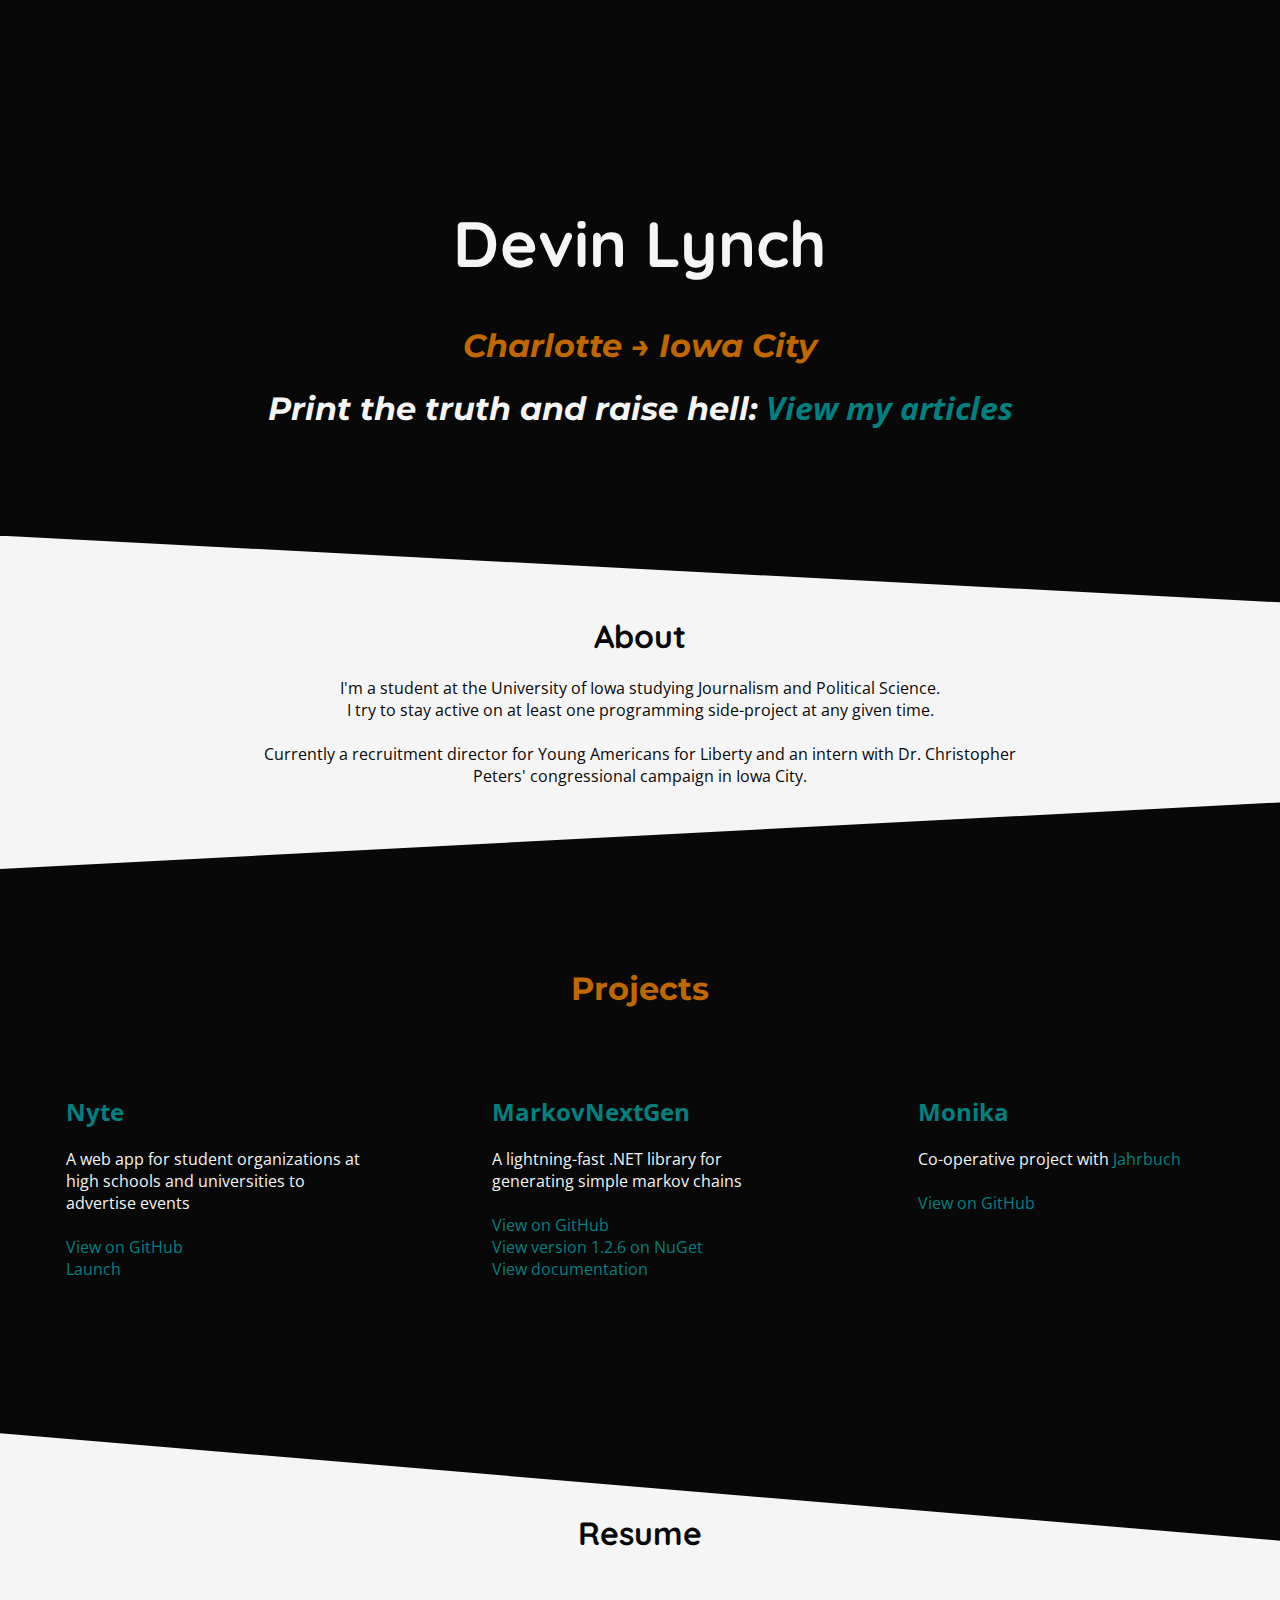
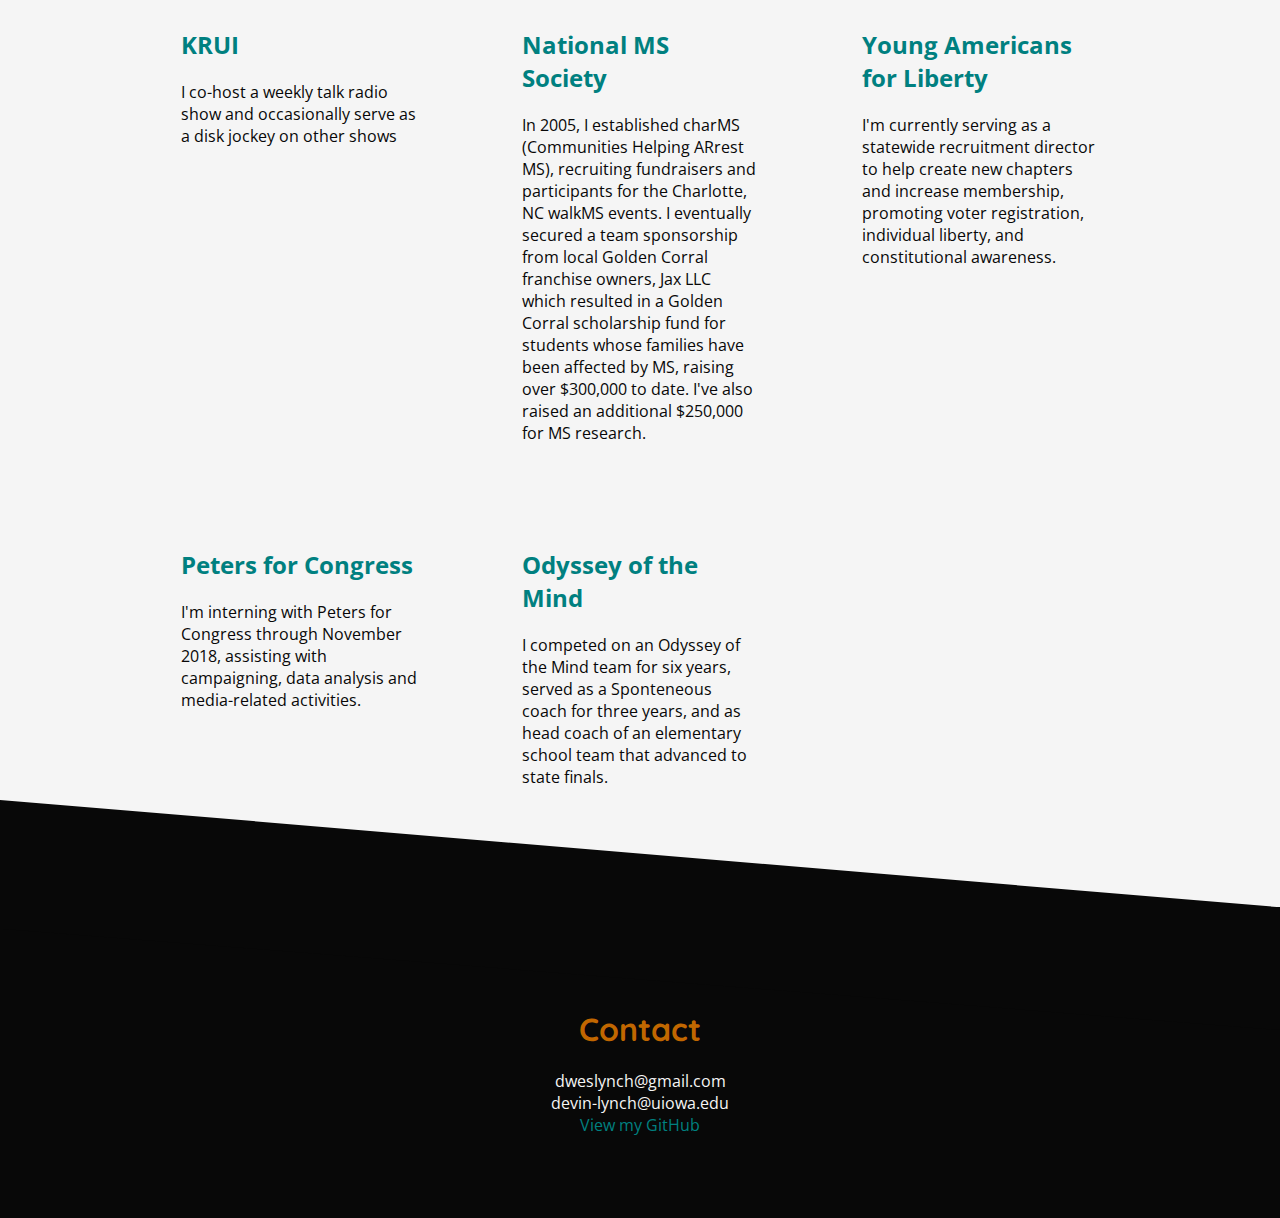
==== index.html @ 2a17de43 "Remove test link" ====
<html>
    <head>
        <title>dweslynch</title>
        <link rel='stylesheet' href="https://fonts.googleapis.com/css?family=Open+Sans|Roboto|Montserrat|Quicksand">
        <link rel='stylesheet' href="./css/style.css" />
        <link rel='stylesheet' href="./css/animate.css" />
        <script src="https://code.jquery.com/jquery-3.2.1.min.js"></script>
    </head>
    <body>
        <div class='blackdiv' id='intro'>
            <h1 class="bigger quicksand whitetxt animated fadeInDown"><br/><br/>Devin Lynch</h1>
            <h1 class="italic orangetxt montserrat animated fadeInUp">Charlotte &rarr; Iowa City<br/></h1>
            <h1 class="italic whitetxt montserrat animated fadeInRight">Print the truth and raise hell:  <a href="./articles/index.html">View my articles</a><br/><br/><br/><br/></h1>
        </div>
        <div id='rest'>
        	<!-- div class="blackdiv" -->
	            <div class="whitediv trap">
	                <h1><br/><br/>About</h1>
	                <p class='sixty'>
	                    I'm a student at the University of Iowa studying Journalism and Political Science.
	                    <br/>I try to stay active on at least one programming side-project at any given time.
	                    <br/><br/>Currently a recruitment director for Young Americans for Liberty and an intern with Dr. Christopher Peters' congressional campaign in Iowa City.<br/>
	                </p>
	                <br/><br/><br/>
	            </div>
        	<!-- /div-->
            <div class='blackdiv' id='projects'>
                <h1 class="orangetxt montserrat"><br/><br/>Projects</h1>
                <table>
                    <tr>
                        <td style="width:33%;padding:5%;">
                            <h2 class='tealtxt'>Nyte</h2>
                            <p class='whitetxt'>A web app for student organizations at high schools and universities to advertise events
                                <br/><br/><a target='_blank' href="https://github.com/dweslynch/Nyte">View on GitHub</a>
                                <br/><a target='_blank' href="http://dweslynch.github.io/Nyte">Launch</a>
                            </p>
                        </td>
                        <td style="width:33%;padding:5%;">
                            <h2 class='tealtxt'>MarkovNextGen</h2>
                            <p class='whitetxt'>A lightning-fast .NET library for generating simple markov chains
                                <br/><br/><a target='_blank' href="https://github.com/dweslynch/MarkovNextGen">View on GitHub</a>
                                <br/><a target='_blank' href="https://www.nuget.org/packages/MarkovNextGen/">View version 1.2.6 on NuGet</a>
                                <br/><a target='_blank' href="./projects/MarkovNextGen/index.html">View documentation</a>
                            </p>
                        </td>
                        <td style="width:33%;padding:5%;">
                            <h2 class='tealtxt'>Monika</h2>
                            <p class='whitetxt'>Co-operative project with <a target='_blank' href="https://github.com/Jahrbuch">Jahrbuch</a>
                                <br/><br/><a target='_blank' href="https://github.com/Jahrbuch/MONI">View on GitHub</a>
                            </p>
                        </td>
                    </tr>
                </table>
                <br/><br/><br/>
            </div>
            <div class='whitediv' id='resume'>
                <h1><br/><br/>Resume</h1>
                <table style="width:80%;margin-left:10%;margin-right:10%%;">
                    <tr>
                        <td style="width:33%;padding:5%;">
                            <h2 class='tealtxt'>KRUI</h2>
                            <p>
                                I co-host a weekly talk radio show and occasionally serve as a disk jockey on other shows
                            </p>
                        </td>
                        <td style="width:33%;padding:5%;">
                            <h2 class='tealtxt'>National MS Society</h2>
                            <p>
                                In 2005, I established charMS (Communities Helping ARrest MS), recruiting fundraisers and participants for the Charlotte, NC walkMS events.  I eventually secured a team sponsorship from local Golden Corral franchise owners, Jax LLC which resulted in a Golden Corral scholarship fund for students whose families have been affected by MS, raising over $300,000 to date.  I've also raised an additional $250,000 for MS research.
                            </p>
                        </td>
                        <td style="width:33%;padding:5%;">
                            <h2 class='tealtxt'>Young Americans for Liberty</h2>
                            <p>
                                I'm currently serving as a statewide recruitment director to help create new chapters and increase membership, promoting voter registration, individual liberty, and constitutional awareness.
                            </p>
                        </td>
                    </tr>
                    <tr>
                        <td style="width:33%;padding:5%;">
                            <h2 class='tealtxt'>Peters for Congress</h2>
                            <p>
                                I'm interning with Peters for Congress through November 2018, assisting with campaigning, data analysis and media-related activities.
                            </p>
                        </td>
                        <td style="width:33%;padding:5%;">
                            <h2 class='tealtxt'>Odyssey of the Mind</h2>
                            <p>
                                I competed on an Odyssey of the Mind team for six years, served as a Sponteneous coach for three years, and as head coach of an elementary school team that advanced to state finals.
                            </p>
                        </td>
                        <td style="width:33%;padding:5%;">
                            <h2 class='tealtxt'>&nbsp;</h2>
                            <p>
                                &nbsp;
                            </p>
                        </td>
                    </tr>
                </table>
                <br/><br/><br/>
            </div>
            <div class='blackdiv' id='contact'>
                <h1 class='orangetxt'><br/><br/>Contact</h1>
                <p class='whitetxt sixty'>
                    dweslynch@gmail.com
                    <br/>devin-lynch@uiowa.edu
                    <br/><a target='_blank' href="https://github.com/dweslynch">View my GitHub</a>
                </p>
                <br/><br/><br/>
            </div>
    	</div>
        <script>
            $(document).ready(function() {
                $("#rest").css("margin-top", $("#intro").css("height"));
            });
            //$("#rest").css("margin-top", $("#intro").css("height")); // Testing commmenting out
            $('a').hover(function() {
                $(this).css('color', '#C16700');
            });
            $('a').mouseout(function() {
                $(this).css('color', 'teal');
            });
        </script>
    </body>
    <!-- script>
        window.onload = function() {
            if(!window.location.hash) {
                window.location = window.location + '#loaded';
                window.location.reload();
            }
        }
    </script -->
</html>
---- css/style.css ----
/*@import url("https://fonts.googleapis.com/css?family=Open+Sans|Roboto|Montserrat|Quicksand");*/

/* Elements */
html {
    padding: 0px;
    margin: 0px;
    height: 100%;
}

body {
    margin: 0px;
    padding: 0px;
    font-family: 'Open Sans';
    /* background: whitesmoke; */
    background: #080808;
    color: #080808;
}

a {
	font-family: 'Open Sans';
	text-decoration: none;
	color: teal;
	-webkit-transition: color .5s, opacity .5s;
	-moz-transition: color .5s, opacity .5s;
	-o-transition: color .5s, opacity .5s;
	transition: color .5s, opacity .5s;
}

h1 {
	font-family: 'Quicksand';
}

p {
}

td {
	vertical-align: top;
}

.italic {
	font-style: italic;
}

.bigger {
	font-size: 4em;
}

.roboto {
	font-family: 'Roboto';
}

.montserrat {
	font-family: 'Montserrat';
}

.quicksand {
	font-family: 'Quicksand';
}

.blackdiv {
	width: auto;
	height: auto;
	text-align: center;
	background: #080808;
}

.whitediv {
	width: auto;
	height: auto;
	text-align: center;
	background: #F5F5F5;
}

.orangetxt {
	color: #C16700;
}

.whitetxt {
	color: whitesmoke;
}

.tealtxt {
	color: teal;
}

.sixty {
	margin-left: 20%;
	width: 60%;
	text-align: center;
}

.clippy {
	-webkit-clip-path: polygon(0 0, 100% 20%, 100% 100%, 0 80%);
 	clip-path: polygon(0 0, 100% 20%, 100% 100%, 0 80%);
}

.trap {
	-webkit-clip-path: polygon(0 0, 100% 20%, 100% 80%, 0 100%);
 	clip-path: polygon(0 0, 100% 20%, 100% 80%, 0 100%);
}

.revtrap {
	-webkit-clip-path: polygon(0 20%, 100% 0, 100% 100%, 0 80%);
 	clip-path: polygon(0 20%, 100% 0, 100% 100%, 0 80%);
}

.revclippy {
	-webkit-clip-path: polygon(0 20%, 100% 0, 100% 80%, 0 100%);
 	clip-path: polygon(0 20%, 100% 0, 100% 80%, 0 100%);
}

.topclip {
	-webkit-clip-path: polygon(0 0, 100% 45%, 100% 100%, 0 100%);
	clip-path: polygon(0 0, 100% 45%, 100% 100%, 0 100%);
}

#intro {
	position: fixed;
	top: 0px;
	left: 0px;
	right: 0px;
	/* -webkit-clip-path: polygon(0 0, 100% 0, 100% 100%, 0 80%);
 	clip-path: polygon(0 0, 100% 0, 100% 100%, 0 80%); */
	z-index: -1;
}

#rest {
	width: auto;
	margin: 0px;
	padding: 0px;
	/*-webkit-clip-path: polygon(0 0, 100% 5%, 100% 100%, 0 100%);
 	clip-path: polygon(0 0, 100% 5%, 100% 100%, 0 100%);*/
 	background: #080808;
}

#second {
	-webkit-clip-path: polygon(0 0, 100% 35%, 100% 100%, 0 100%);
 	clip-path: polygon(0 0, 100% 35%, 100% 100%, 0 100%);
}

#projects {
	-webkit-clip-path: polygon(0 20%, 100% 0, 100% 100%, 0 80%);
 	clip-path: polygon(0 20%, 100% 0, 100% 100%, 0 80%);
}

#resume {
	-webkit-clip-path: polygon(0 0, 100% 10%, 100% 100%, 0 90%);
 	clip-path: polygon(0 0, 100% 10%, 100% 100%, 0 90%);
}

#contact {
	-webkit-clip-path: polygon(0 0, 100% 35%, 100% 100%, 0 100%);
 	clip-path: polygon(0 0, 100% 35%, 100% 100%, 0 100%);
}
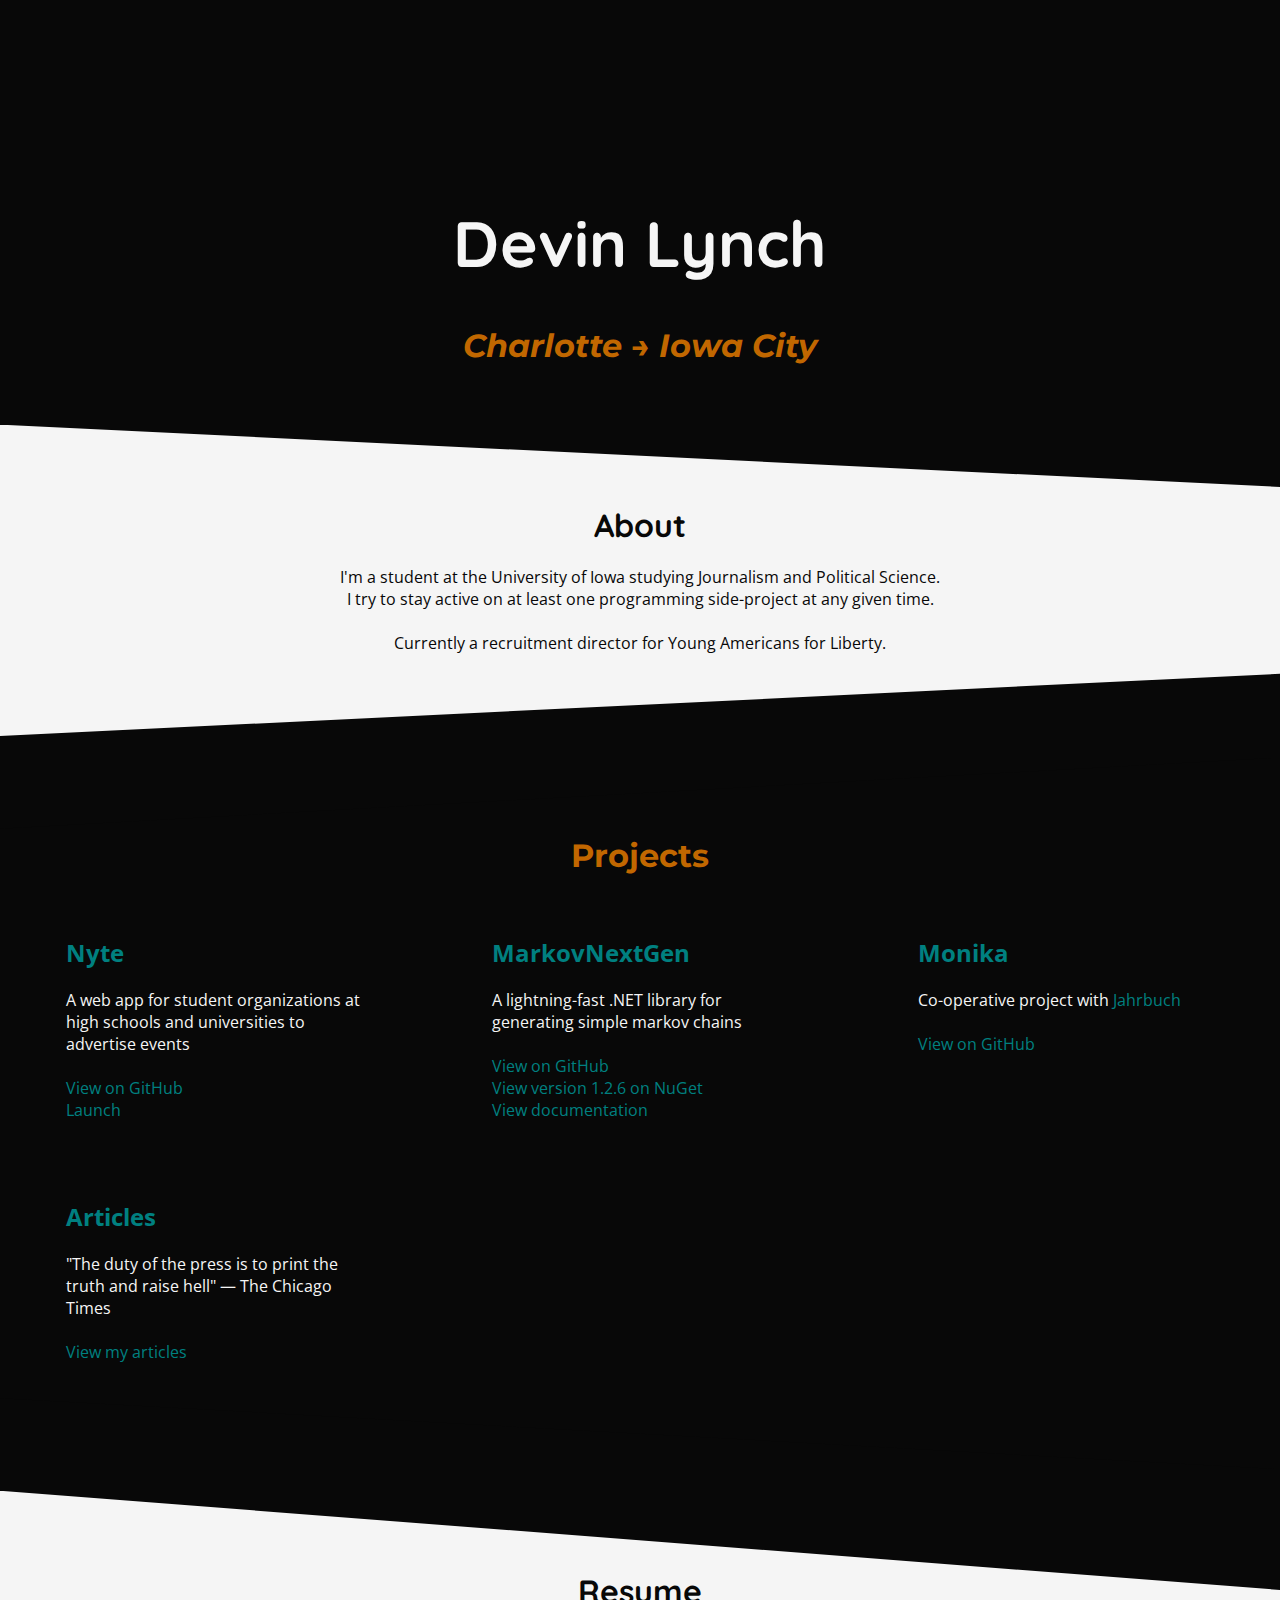
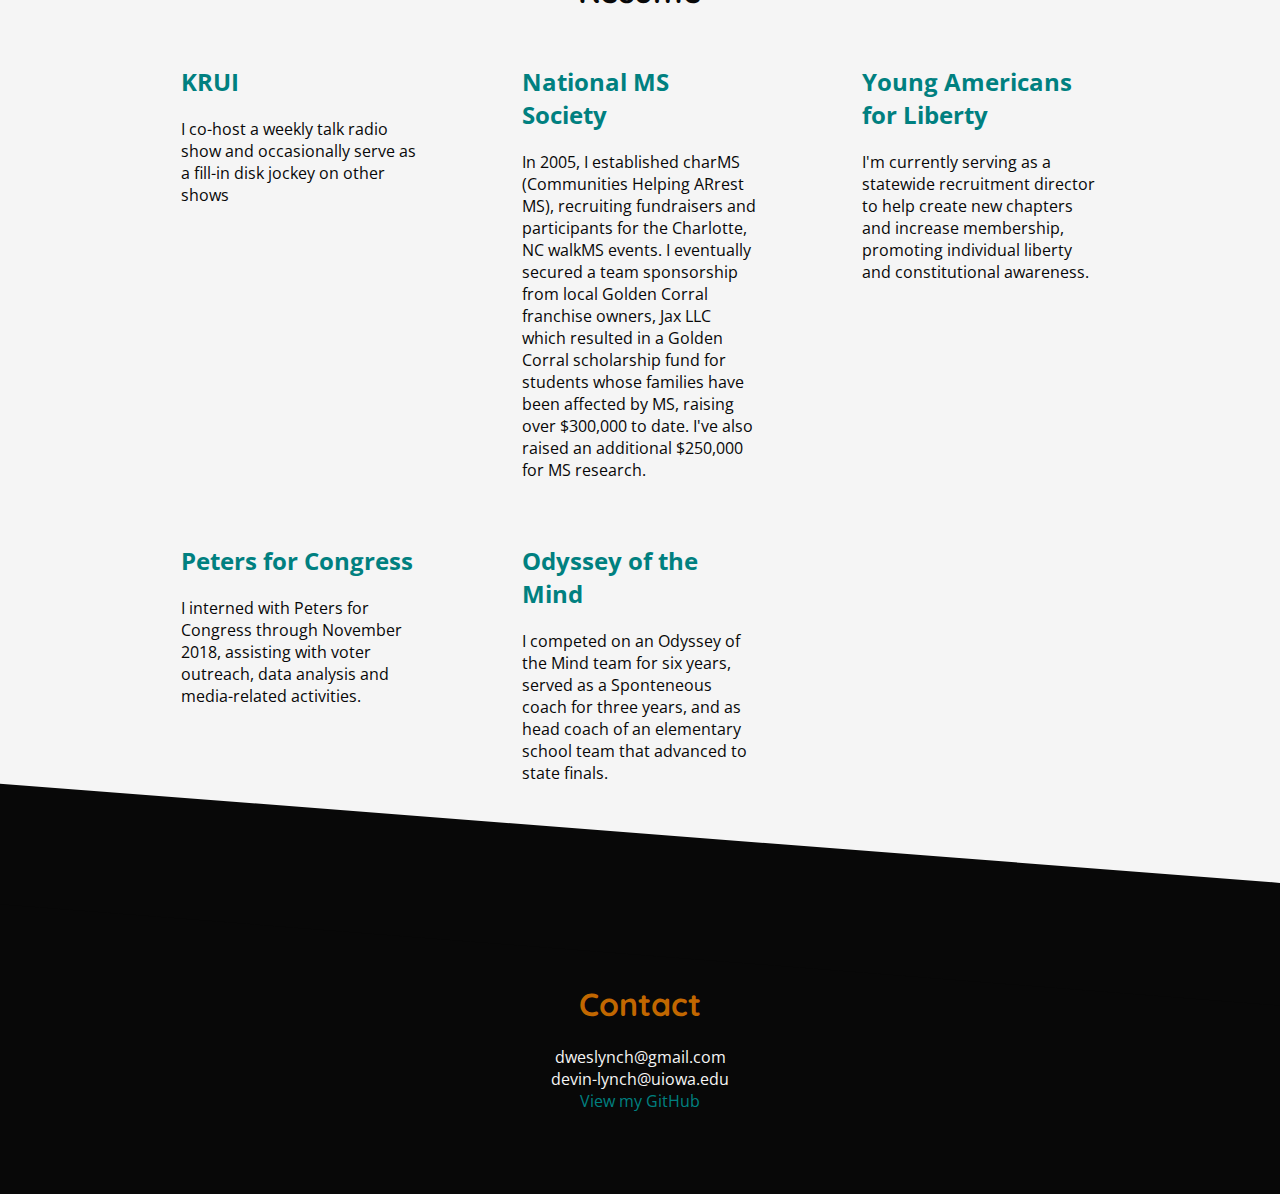
==== commit 071229c3: "Update to reflect past involvement with campaign and radio show" ====
--- a/index.html
+++ b/index.html
@@ -10,7 +10,7 @@
         <div class='blackdiv' id='intro'>
             <h1 class="bigger quicksand whitetxt animated fadeInDown"><br/><br/>Devin Lynch</h1>
             <h1 class="italic orangetxt montserrat animated fadeInUp">Charlotte &rarr; Iowa City<br/></h1>
-            <h1 class="italic whitetxt montserrat animated fadeInRight">Print the truth and raise hell:  <a href="./articles/index.html">View my articles</a><br/><br/><br/><br/></h1>
+            <h1><br/><h1>
         </div>
         <div id='rest'>
         	<!-- div class="blackdiv" -->
@@ -19,7 +19,7 @@
 	                <p class='sixty'>
 	                    I'm a student at the University of Iowa studying Journalism and Political Science.
 	                    <br/>I try to stay active on at least one programming side-project at any given time.
-	                    <br/><br/>Currently a recruitment director for Young Americans for Liberty and an intern with Dr. Christopher Peters' congressional campaign in Iowa City.<br/>
+	                    <br/><br/>Currently a recruitment director for Young Americans for Liberty.<br/>
 	                </p>
 	                <br/><br/><br/>
 	            </div>
@@ -28,14 +28,14 @@
                 <h1 class="orangetxt montserrat"><br/><br/>Projects</h1>
                 <table>
                     <tr>
-                        <td style="width:33%;padding:5%;">
+                        <td style="width:33%;padding:5%;padding-top:3%;padding-bottom:3%;">
                             <h2 class='tealtxt'>Nyte</h2>
                             <p class='whitetxt'>A web app for student organizations at high schools and universities to advertise events
                                 <br/><br/><a target='_blank' href="https://github.com/dweslynch/Nyte">View on GitHub</a>
                                 <br/><a target='_blank' href="http://dweslynch.github.io/Nyte">Launch</a>
                             </p>
                         </td>
-                        <td style="width:33%;padding:5%;">
+                        <td style="width:33%;padding:5%;padding-top:3%;padding-bottom:3%;">
                             <h2 class='tealtxt'>MarkovNextGen</h2>
                             <p class='whitetxt'>A lightning-fast .NET library for generating simple markov chains
                                 <br/><br/><a target='_blank' href="https://github.com/dweslynch/MarkovNextGen">View on GitHub</a>
@@ -43,53 +43,63 @@
                                 <br/><a target='_blank' href="./projects/MarkovNextGen/index.html">View documentation</a>
                             </p>
                         </td>
-                        <td style="width:33%;padding:5%;">
+                        <td style="width:33%;padding:5%;padding-top:3%;padding-bottom:3%;">
                             <h2 class='tealtxt'>Monika</h2>
                             <p class='whitetxt'>Co-operative project with <a target='_blank' href="https://github.com/Jahrbuch">Jahrbuch</a>
                                 <br/><br/><a target='_blank' href="https://github.com/Jahrbuch/MONI">View on GitHub</a>
                             </p>
                         </td>
                     </tr>
+                    <tr>
+                        <td style="width:33%;padding:5%;padding-top:3%;padding-bottom:3%;">
+                            <h2 class='tealtxt'>Articles</h2>
+                            <p class='whitetxt'>"The duty of the press is to print the truth and raise hell" &mdash; The Chicago Times
+                                <br/><br/><a target='_blank' href="./articles/index.html">View my articles</a>
+                            </p>
+                        </td>
+                        <td style="width:33%;padding:5%;padding-top:3%;padding-bottom:3%;"></td>
+                        <td style="width:33%;padding:5%;padding-top:3%;padding-bottom:3%;"></td>
+                    </tr>
                 </table>
                 <br/><br/><br/>
             </div>
             <div class='whitediv' id='resume'>
                 <h1><br/><br/>Resume</h1>
-                <table style="width:80%;margin-left:10%;margin-right:10%%;">
+                <table style="width:80%;margin-left:10%;margin-right:10%;">
                     <tr>
-                        <td style="width:33%;padding:5%;">
+                        <td style="width:33%;padding:5%;padding-top:3%;padding-bottom:3%;">
                             <h2 class='tealtxt'>KRUI</h2>
                             <p>
-                                I co-host a weekly talk radio show and occasionally serve as a disk jockey on other shows
+                                I co-host a weekly talk radio show and occasionally serve as a fill-in disk jockey on other shows
                             </p>
                         </td>
-                        <td style="width:33%;padding:5%;">
+                        <td style="width:33%;padding:5%;padding-top:3%;padding-bottom:3%;">
                             <h2 class='tealtxt'>National MS Society</h2>
                             <p>
                                 In 2005, I established charMS (Communities Helping ARrest MS), recruiting fundraisers and participants for the Charlotte, NC walkMS events.  I eventually secured a team sponsorship from local Golden Corral franchise owners, Jax LLC which resulted in a Golden Corral scholarship fund for students whose families have been affected by MS, raising over $300,000 to date.  I've also raised an additional $250,000 for MS research.
                             </p>
                         </td>
-                        <td style="width:33%;padding:5%;">
+                        <td style="width:33%;padding:5%;padding-top:3%;padding-bottom:3%;">
                             <h2 class='tealtxt'>Young Americans for Liberty</h2>
                             <p>
-                                I'm currently serving as a statewide recruitment director to help create new chapters and increase membership, promoting voter registration, individual liberty, and constitutional awareness.
+                                I'm currently serving as a statewide recruitment director to help create new chapters and increase membership, promoting individual liberty and constitutional awareness.
                             </p>
                         </td>
                     </tr>
                     <tr>
-                        <td style="width:33%;padding:5%;">
+                        <td style="width:33%;padding:5%;padding-top:3%;padding-bottom:3%;">
                             <h2 class='tealtxt'>Peters for Congress</h2>
                             <p>
-                                I'm interning with Peters for Congress through November 2018, assisting with campaigning, data analysis and media-related activities.
+                                I interned with Peters for Congress through November 2018, assisting with voter outreach, data analysis and media-related activities.
                             </p>
                         </td>
-                        <td style="width:33%;padding:5%;">
+                        <td style="width:33%;padding:5%;padding-top:3%;padding-bottom:3%;">
                             <h2 class='tealtxt'>Odyssey of the Mind</h2>
                             <p>
                                 I competed on an Odyssey of the Mind team for six years, served as a Sponteneous coach for three years, and as head coach of an elementary school team that advanced to state finals.
                             </p>
                         </td>
-                        <td style="width:33%;padding:5%;">
+                        <td style="width:33%;padding:5%;padding-top:3%;padding-bottom:3%;">
                             <h2 class='tealtxt'>&nbsp;</h2>
                             <p>
                                 &nbsp;
--- a/css/style.css
+++ b/css/style.css
@@ -139,8 +139,8 @@
 }
 
 #projects {
-	-webkit-clip-path: polygon(0 20%, 100% 0, 100% 100%, 0 80%);
- 	clip-path: polygon(0 20%, 100% 0, 100% 100%, 0 80%);
+	-webkit-clip-path: polygon(0 10%, 100% 0, 100% 100%, 0 90%);
+ 	clip-path: polygon(0 10%, 100% 0, 100% 100%, 0 90%);
 }
 
 #resume {
@@ -151,4 +151,4 @@
 #contact {
 	-webkit-clip-path: polygon(0 0, 100% 35%, 100% 100%, 0 100%);
  	clip-path: polygon(0 0, 100% 35%, 100% 100%, 0 100%);
-}+}
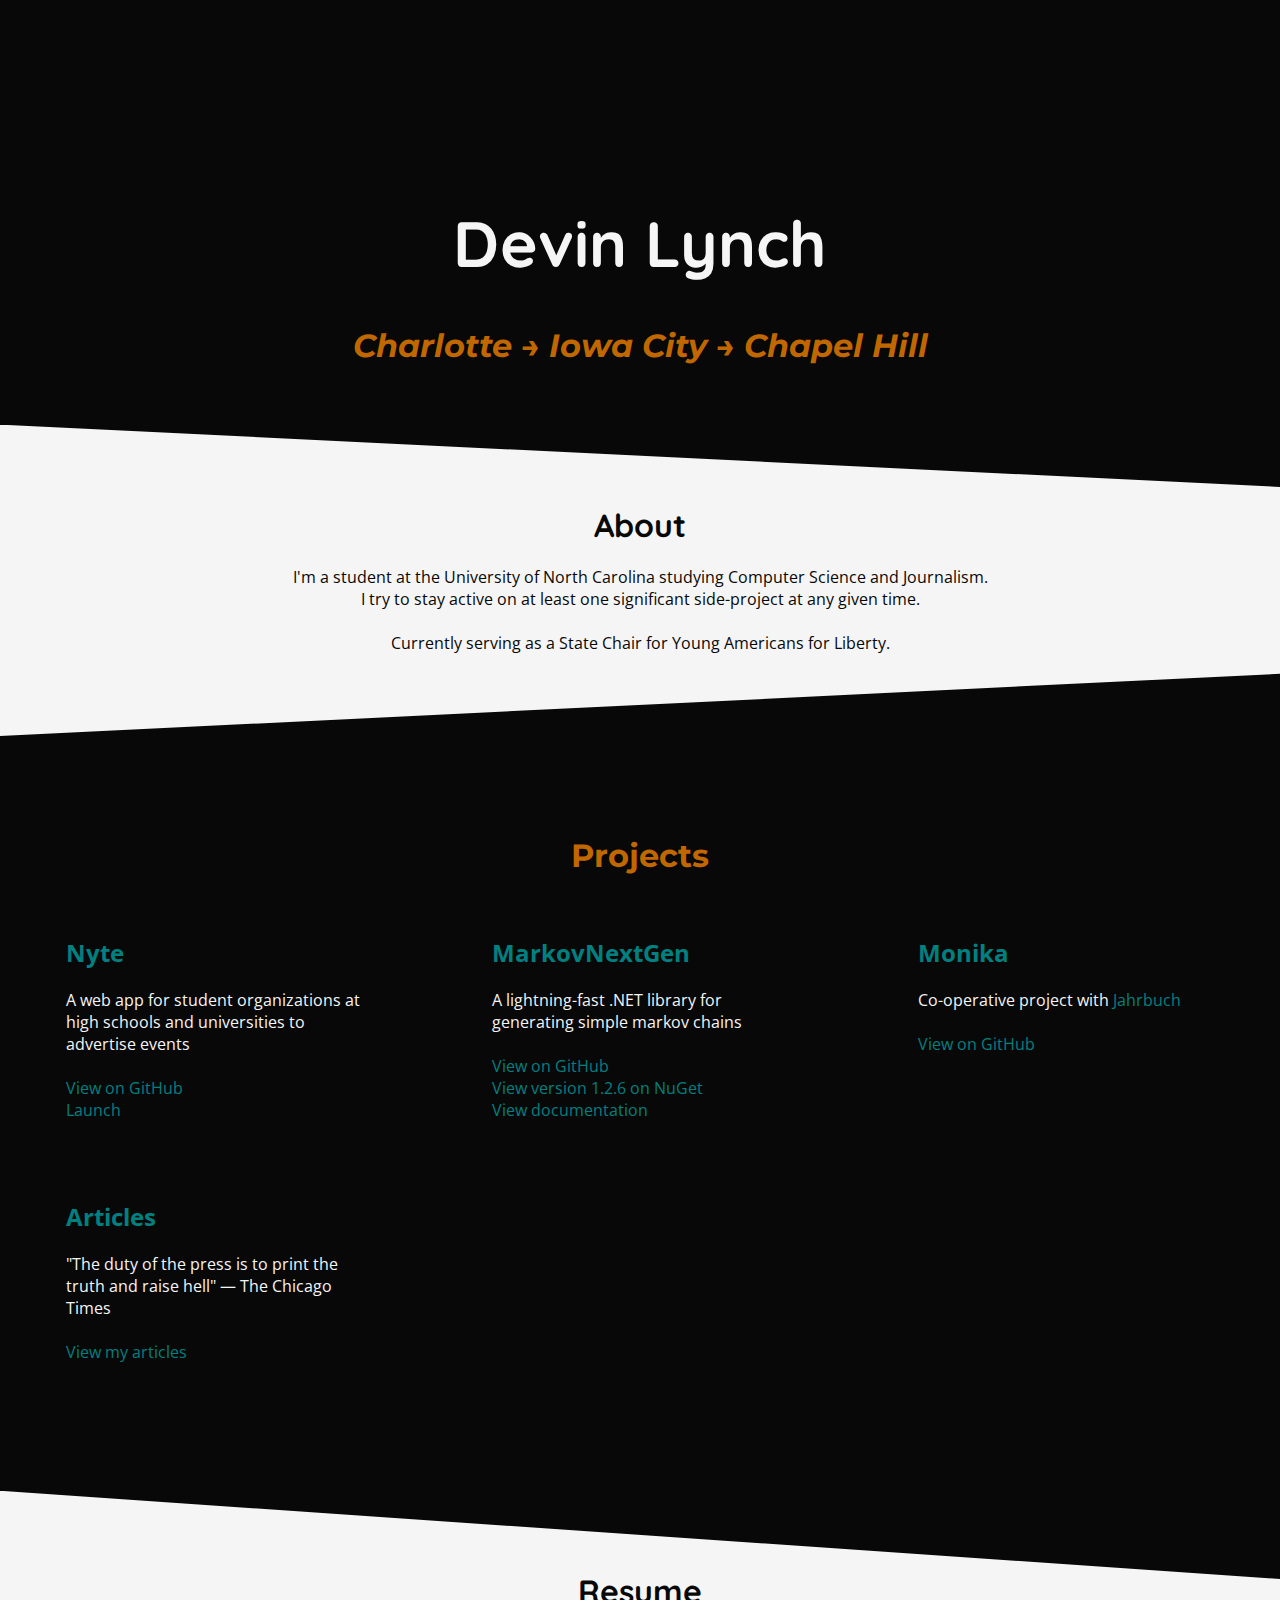
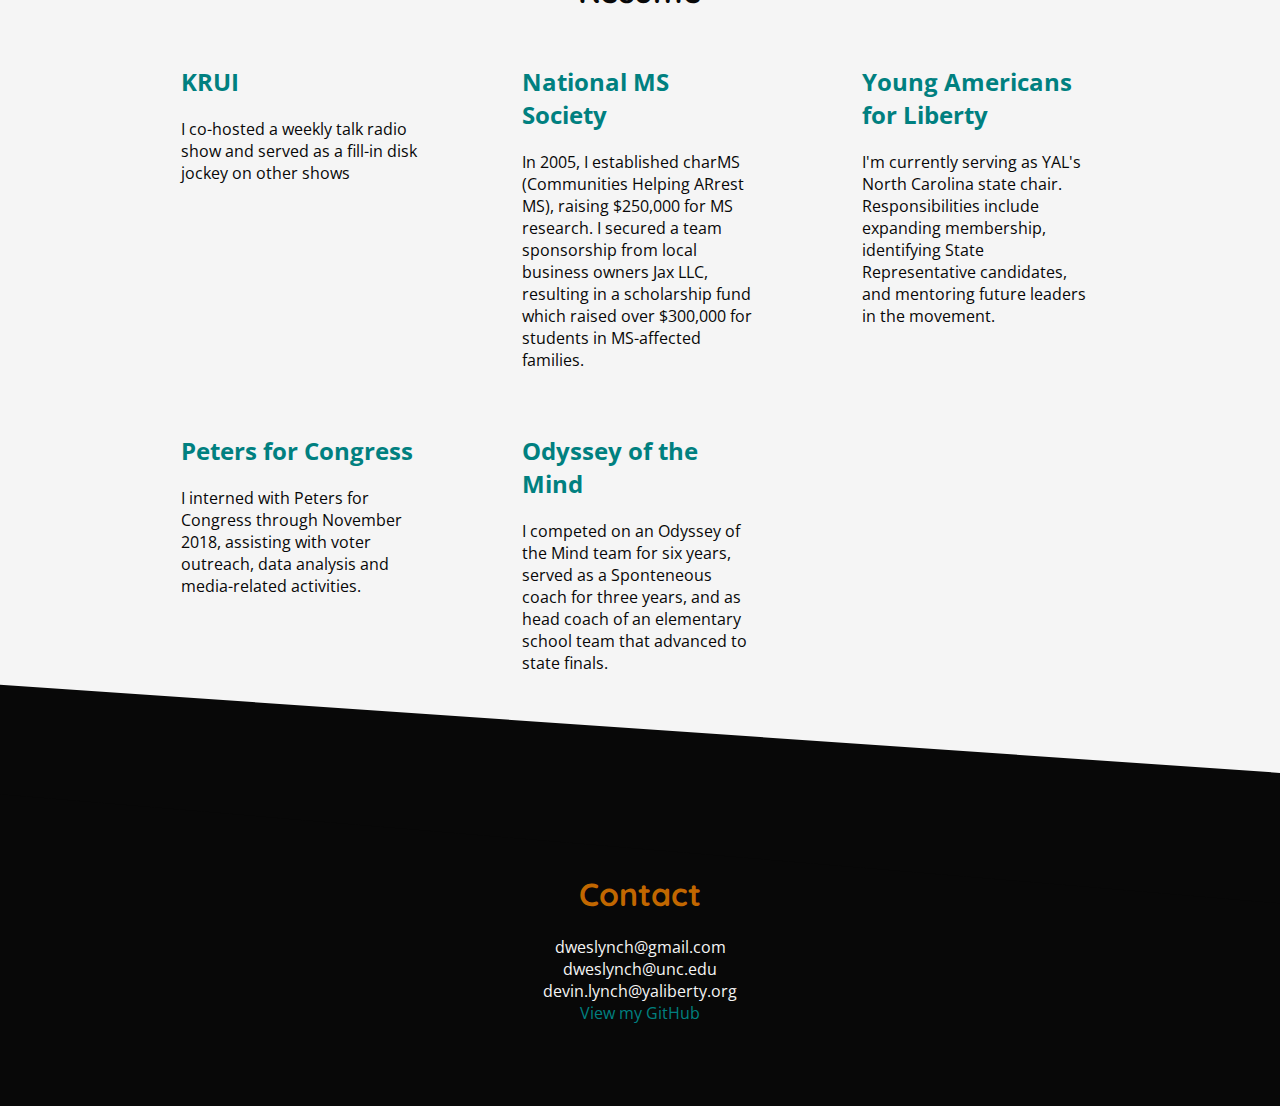
==== commit 5aa78877: "Update to reflect current information" ====
--- a/index.html
+++ b/index.html
@@ -9,7 +9,7 @@
     <body>
         <div class='blackdiv' id='intro'>
             <h1 class="bigger quicksand whitetxt animated fadeInDown"><br/><br/>Devin Lynch</h1>
-            <h1 class="italic orangetxt montserrat animated fadeInUp">Charlotte &rarr; Iowa City<br/></h1>
+            <h1 class="italic orangetxt montserrat animated fadeInUp">Charlotte &rarr; Iowa City &rarr; Chapel Hill<br/></h1>
             <h1><br/><h1>
         </div>
         <div id='rest'>
@@ -17,9 +17,9 @@
 	            <div class="whitediv trap">
 	                <h1><br/><br/>About</h1>
 	                <p class='sixty'>
-	                    I'm a student at the University of Iowa studying Journalism and Political Science.
-	                    <br/>I try to stay active on at least one programming side-project at any given time.
-	                    <br/><br/>Currently a recruitment director for Young Americans for Liberty.<br/>
+                        I'm a student at the University of North Carolina studying Computer Science and Journalism.
+	                    <br/>I try to stay active on at least one significant side-project at any given time.
+	                    <br/><br/>Currently serving as a State Chair for Young Americans for Liberty.<br/>
 	                </p>
 	                <br/><br/><br/>
 	            </div>
@@ -70,19 +70,19 @@
                         <td style="width:33%;padding:5%;padding-top:3%;padding-bottom:3%;">
                             <h2 class='tealtxt'>KRUI</h2>
                             <p>
-                                I co-host a weekly talk radio show and occasionally serve as a fill-in disk jockey on other shows
+                                I co-hosted a weekly talk radio show and served as a fill-in disk jockey on other shows
                             </p>
                         </td>
                         <td style="width:33%;padding:5%;padding-top:3%;padding-bottom:3%;">
                             <h2 class='tealtxt'>National MS Society</h2>
                             <p>
-                                In 2005, I established charMS (Communities Helping ARrest MS), recruiting fundraisers and participants for the Charlotte, NC walkMS events.  I eventually secured a team sponsorship from local Golden Corral franchise owners, Jax LLC which resulted in a Golden Corral scholarship fund for students whose families have been affected by MS, raising over $300,000 to date.  I've also raised an additional $250,000 for MS research.
+                                In 2005, I established charMS (Communities Helping ARrest MS), raising $250,000 for MS research.  I secured a team sponsorship from local business owners Jax LLC, resulting in a scholarship fund which raised over $300,000 for students in MS-affected families.
                             </p>
                         </td>
                         <td style="width:33%;padding:5%;padding-top:3%;padding-bottom:3%;">
                             <h2 class='tealtxt'>Young Americans for Liberty</h2>
                             <p>
-                                I'm currently serving as a statewide recruitment director to help create new chapters and increase membership, promoting individual liberty and constitutional awareness.
+                                I'm currently serving as YAL's North Carolina state chair.  Responsibilities include expanding membership, identifying State Representative candidates, and mentoring future leaders in the movement.
                             </p>
                         </td>
                     </tr>
@@ -113,7 +113,8 @@
                 <h1 class='orangetxt'><br/><br/>Contact</h1>
                 <p class='whitetxt sixty'>
                     dweslynch@gmail.com
-                    <br/>devin-lynch@uiowa.edu
+                    <br/>dweslynch@unc.edu
+                    <br/>devin.lynch@yaliberty.org
                     <br/><a target='_blank' href="https://github.com/dweslynch">View my GitHub</a>
                 </p>
                 <br/><br/><br/>
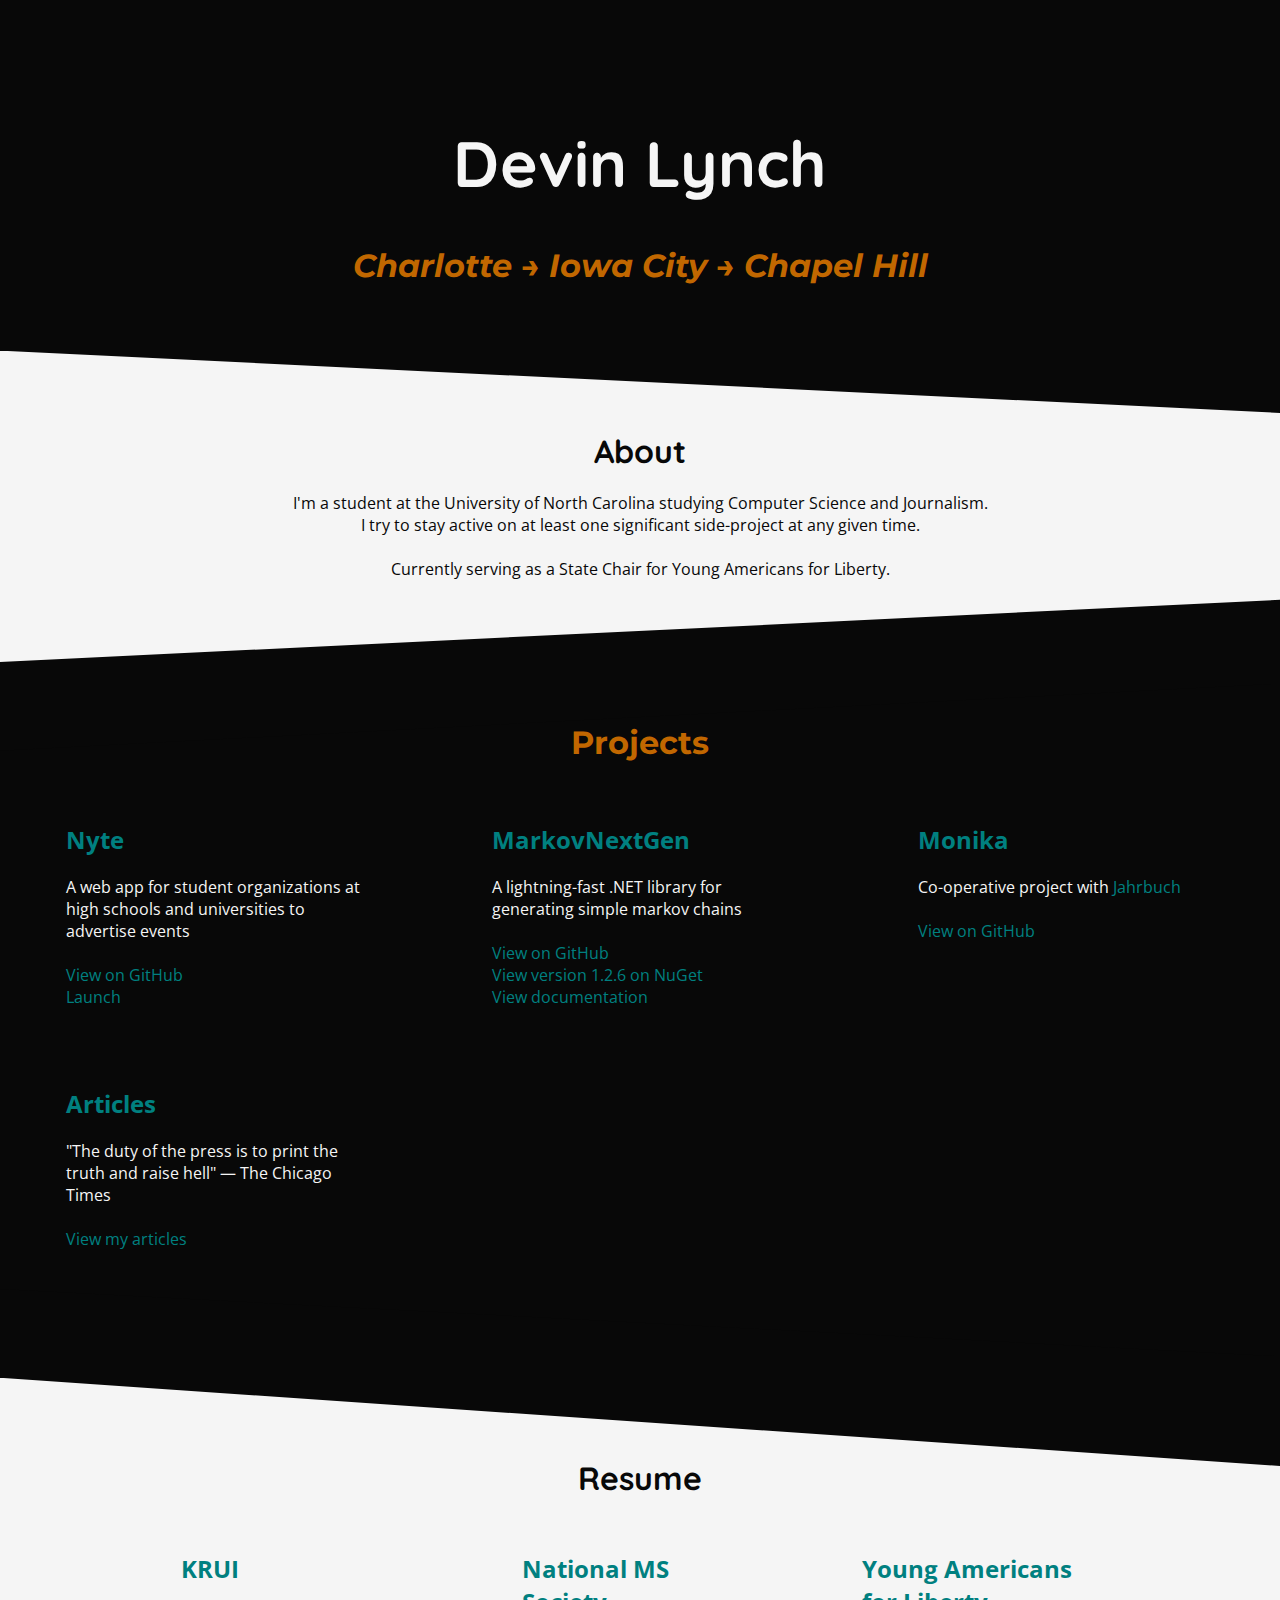
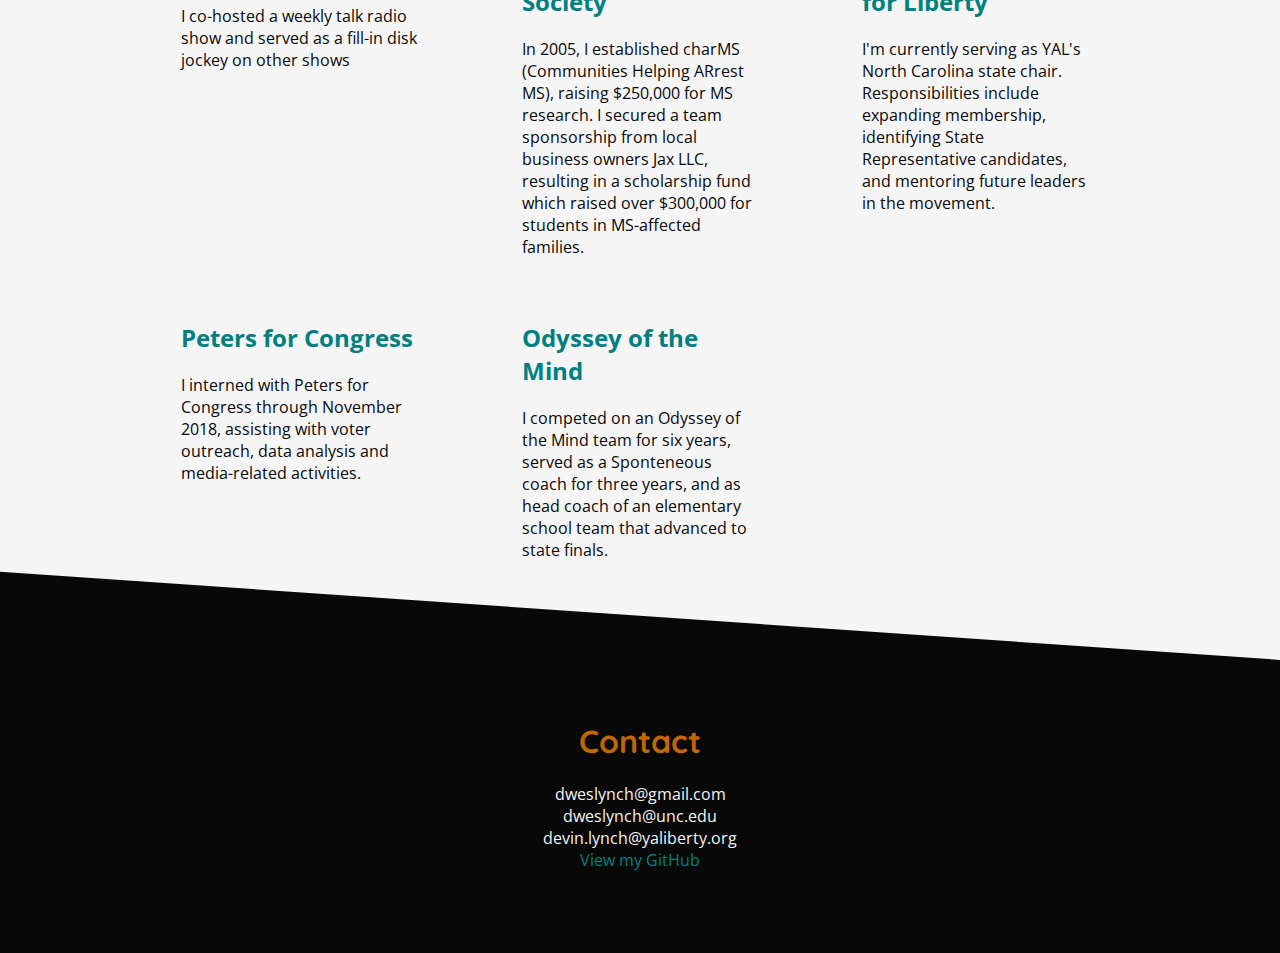
==== commit 1965e05b: "Add new article" ====
--- a/index.html
+++ b/index.html
@@ -8,7 +8,7 @@
     </head>
     <body>
         <div class='blackdiv' id='intro'>
-            <h1 class="bigger quicksand whitetxt animated fadeInDown"><br/><br/>Devin Lynch</h1>
+            <h1 class="bigger quicksand whitetxt animated fadeInDown"><br/>Devin Lynch</h1>
             <h1 class="italic orangetxt montserrat animated fadeInUp">Charlotte &rarr; Iowa City &rarr; Chapel Hill<br/></h1>
             <h1><br/><h1>
         </div>
@@ -16,16 +16,16 @@
         	<!-- div class="blackdiv" -->
 	            <div class="whitediv trap">
 	                <h1><br/><br/>About</h1>
-	                <p class='sixty'>
-                        I'm a student at the University of North Carolina studying Computer Science and Journalism.
-	                    <br/>I try to stay active on at least one significant side-project at any given time.
-	                    <br/><br/>Currently serving as a State Chair for Young Americans for Liberty.<br/>
-	                </p>
+                        <p>
+                            I'm a student at the University of North Carolina studying Computer Science and Journalism.
+    	                    <br/>I try to stay active on at least one significant side-project at any given time.
+    	                    <br/><br/>Currently serving as a State Chair for Young Americans for Liberty.<br/>
+    	                </p>
 	                <br/><br/><br/>
 	            </div>
         	<!-- /div-->
             <div class='blackdiv' id='projects'>
-                <h1 class="orangetxt montserrat"><br/><br/>Projects</h1>
+                <h1 class="orangetxt montserrat"><br/>Projects</h1>
                 <table>
                     <tr>
                         <td style="width:33%;padding:5%;padding-top:3%;padding-bottom:3%;">
@@ -110,7 +110,7 @@
                 <br/><br/><br/>
             </div>
             <div class='blackdiv' id='contact'>
-                <h1 class='orangetxt'><br/><br/>Contact</h1>
+                <h1 class='orangetxt'><br/>Contact</h1>
                 <p class='whitetxt sixty'>
                     dweslynch@gmail.com
                     <br/>dweslynch@unc.edu
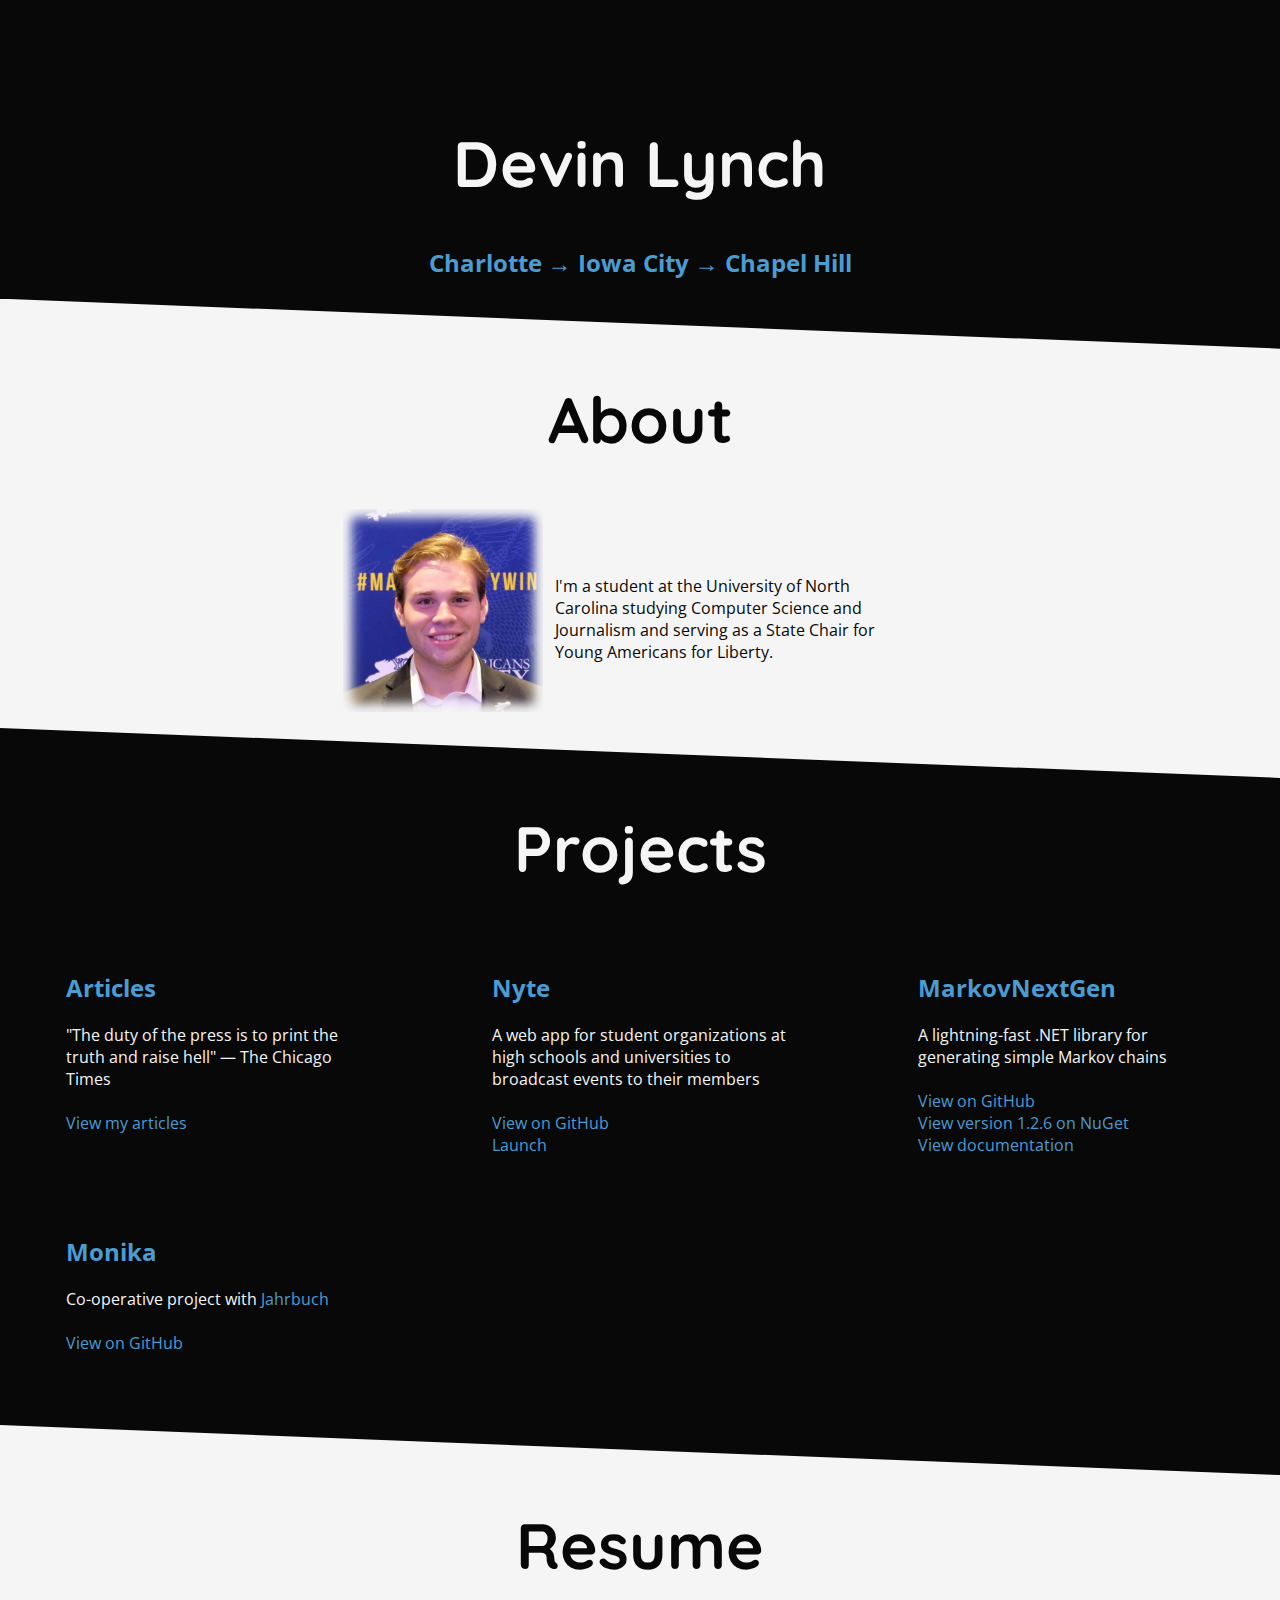
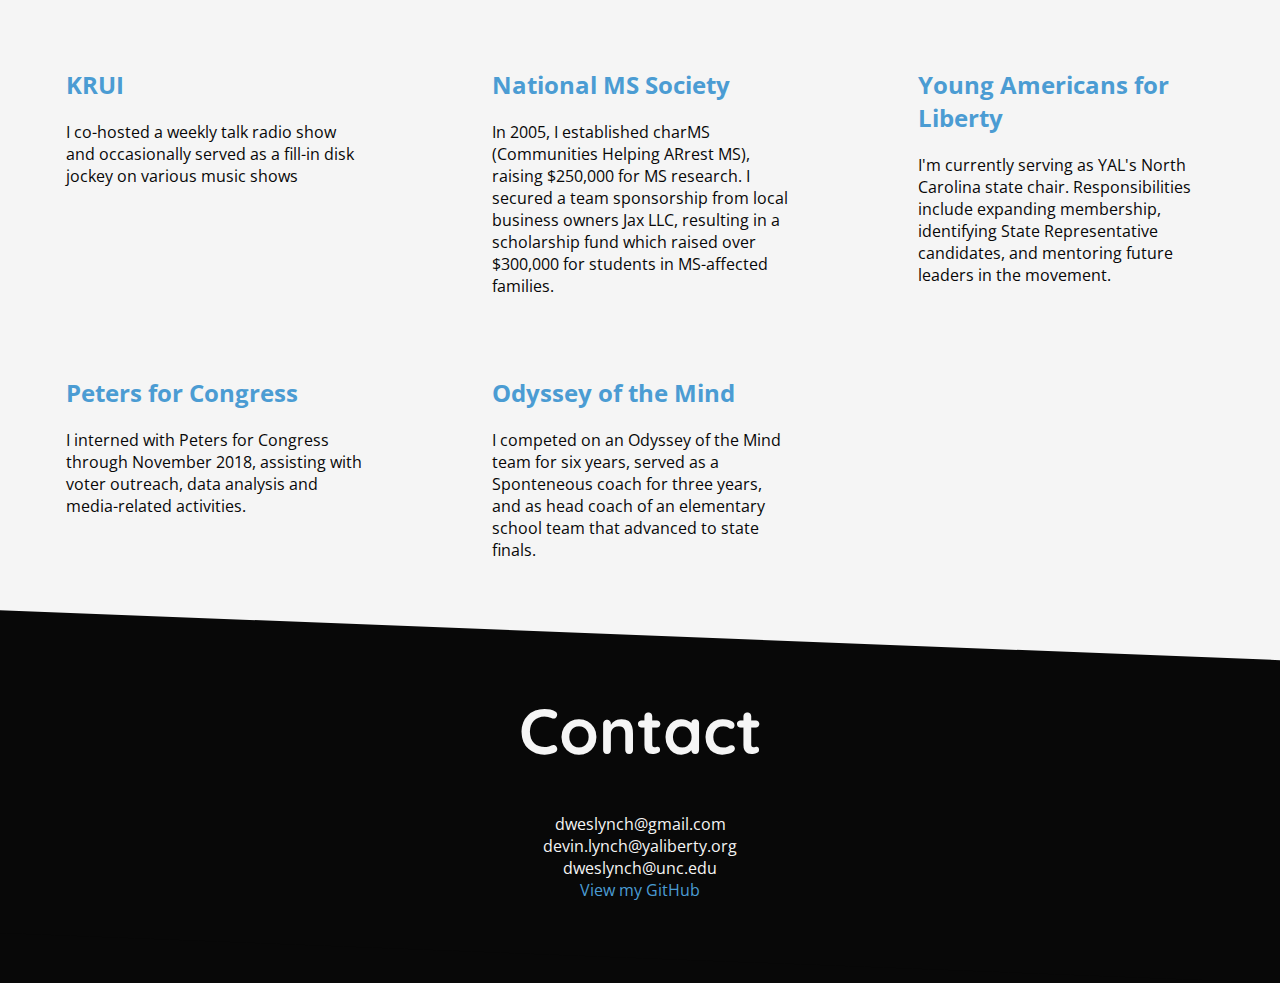
==== commit 7e8d7e5a: "Rework main page" ====
--- a/index.html
+++ b/index.html
@@ -2,143 +2,123 @@
     <head>
         <title>dweslynch</title>
         <link rel='stylesheet' href="https://fonts.googleapis.com/css?family=Open+Sans|Roboto|Montserrat|Quicksand">
-        <link rel='stylesheet' href="./css/style.css" />
+        <link rel='stylesheet' href="./css/next.css" />
         <link rel='stylesheet' href="./css/animate.css" />
         <script src="https://code.jquery.com/jquery-3.2.1.min.js"></script>
     </head>
     <body>
-        <div class='blackdiv' id='intro'>
-            <h1 class="bigger quicksand whitetxt animated fadeInDown"><br/>Devin Lynch</h1>
-            <h1 class="italic orangetxt montserrat animated fadeInUp">Charlotte &rarr; Iowa City &rarr; Chapel Hill<br/></h1>
-            <h1><br/><h1>
+        <div class="black top" id='intro'>
+            <h1 class='whitetext'><br/>Devin Lynch</h1>
+            <h2 class='carolinatext'>Charlotte &rarr; Iowa City &rarr; Chapel Hill</h2>
+            <br/>
         </div>
         <div id='rest'>
-        	<!-- div class="blackdiv" -->
-	            <div class="whitediv trap">
-	                <h1><br/><br/>About</h1>
-                        <p>
-                            I'm a student at the University of North Carolina studying Computer Science and Journalism.
-    	                    <br/>I try to stay active on at least one significant side-project at any given time.
-    	                    <br/><br/>Currently serving as a State Chair for Young Americans for Liberty.<br/>
-    	                </p>
-	                <br/><br/><br/>
-	            </div>
-        	<!-- /div-->
-            <div class='blackdiv' id='projects'>
-                <h1 class="orangetxt montserrat"><br/>Projects</h1>
+            <div class="white clippy demargin">
+                <h1><br/>About<br/></h1>
                 <table>
                     <tr>
-                        <td style="width:33%;padding:5%;padding-top:3%;padding-bottom:3%;">
-                            <h2 class='tealtxt'>Nyte</h2>
-                            <p class='whitetxt'>A web app for student organizations at high schools and universities to advertise events
-                                <br/><br/><a target='_blank' href="https://github.com/dweslynch/Nyte">View on GitHub</a>
+                        <td style="width:37.5%;text-align:right;padding:5px;"><img src="img/profilefeather.png" style="width:200px;"/></td>
+                        <td style="width:50%;padding:5px;"><p style="width:50%;"><br/><br/><br/>I'm a student at the University of North Carolina studying Computer Science and Journalism and serving as a State Chair for Young Americans for Liberty.</p></td>
+                    </tr>
+                </table>
+                <br/><br/><br/>
+            </div>
+            <div class="black clippy afterclip">
+                <h1 class='whitetext'><br/>Projects</h1>
+                <table>
+                    <tr>
+                        <td class='cell whitetext'>
+                            <h2 class='carolinatext'>Articles</h2>
+                            <p>
+                                "The duty of the press is to print the truth and raise hell" &mdash; The Chicago Times
+                                <br/><br/>
+                                <a href="./articles/index.html">View my articles</a>
+                            </p>
+                        </td>
+                        <td class='cell whitetext'>
+                            <h2 class='carolinatext'>Nyte</h2>
+                            <p>
+                                A web app for student organizations at high schools and universities to broadcast events to their members
+                                <br/><br/>
+                                <a target='_blank' href="https://github.com/dweslynch/Nyte">View on GitHub</a>
                                 <br/><a target='_blank' href="http://dweslynch.github.io/Nyte">Launch</a>
                             </p>
                         </td>
-                        <td style="width:33%;padding:5%;padding-top:3%;padding-bottom:3%;">
-                            <h2 class='tealtxt'>MarkovNextGen</h2>
-                            <p class='whitetxt'>A lightning-fast .NET library for generating simple markov chains
-                                <br/><br/><a target='_blank' href="https://github.com/dweslynch/MarkovNextGen">View on GitHub</a>
+                        <td class='cell whitetext'>
+                            <h2 class='carolinatext'>MarkovNextGen</h2>
+                            <p>
+                                A lightning-fast .NET library for generating simple Markov chains
+                                <br/><br/>
+                                <a target='_blank' href="https://github.com/dweslynch/MarkovNextGen">View on GitHub</a>
                                 <br/><a target='_blank' href="https://www.nuget.org/packages/MarkovNextGen/">View version 1.2.6 on NuGet</a>
                                 <br/><a target='_blank' href="./projects/MarkovNextGen/index.html">View documentation</a>
                             </p>
                         </td>
-                        <td style="width:33%;padding:5%;padding-top:3%;padding-bottom:3%;">
-                            <h2 class='tealtxt'>Monika</h2>
-                            <p class='whitetxt'>Co-operative project with <a target='_blank' href="https://github.com/Jahrbuch">Jahrbuch</a>
-                                <br/><br/><a target='_blank' href="https://github.com/Jahrbuch/MONI">View on GitHub</a>
+                    </tr>
+                    <tr>
+                        <td class='cell whitetext'>
+                            <h2 class='carolinatext'>Monika</h2>
+                            <p>
+                                Co-operative project with <a target='_blank' href="https://github.com/Jahrbuch">Jahrbuch</a>
+                                <br/><br/>
+                                <a target='_blank' href="https://github.com/Jahrbuch/MONI">View on GitHub</a>
                             </p>
                         </td>
                     </tr>
+                </table>
+                <br/><br/><br/><br/>
+            </div>
+            <div class="white clippy afterclip">
+                <h1><br/>Resume</h1>
+                <table>
                     <tr>
-                        <td style="width:33%;padding:5%;padding-top:3%;padding-bottom:3%;">
-                            <h2 class='tealtxt'>Articles</h2>
-                            <p class='whitetxt'>"The duty of the press is to print the truth and raise hell" &mdash; The Chicago Times
-                                <br/><br/><a target='_blank' href="./articles/index.html">View my articles</a>
-                            </p>
+                        <td class='cell'>
+                            <h2 class='carolinatext'>KRUI</h2>
+                            <p>I co-hosted a weekly talk radio show and occasionally served as a fill-in disk jockey on various music shows</p>
                         </td>
-                        <td style="width:33%;padding:5%;padding-top:3%;padding-bottom:3%;"></td>
-                        <td style="width:33%;padding:5%;padding-top:3%;padding-bottom:3%;"></td>
-                    </tr>
-                </table>
-                <br/><br/><br/>
-            </div>
-            <div class='whitediv' id='resume'>
-                <h1><br/><br/>Resume</h1>
-                <table style="width:80%;margin-left:10%;margin-right:10%;">
-                    <tr>
-                        <td style="width:33%;padding:5%;padding-top:3%;padding-bottom:3%;">
-                            <h2 class='tealtxt'>KRUI</h2>
-                            <p>
-                                I co-hosted a weekly talk radio show and served as a fill-in disk jockey on other shows
-                            </p>
+                        <td class='cell'>
+                            <h2 class='carolinatext'>National MS Society</h2>
+                            <p>In 2005, I established charMS (Communities Helping ARrest MS), raising $250,000 for MS research.  I secured a team sponsorship from local business owners Jax LLC, resulting in a scholarship fund which raised over $300,000 for students in MS-affected families.</p>
                         </td>
-                        <td style="width:33%;padding:5%;padding-top:3%;padding-bottom:3%;">
-                            <h2 class='tealtxt'>National MS Society</h2>
-                            <p>
-                                In 2005, I established charMS (Communities Helping ARrest MS), raising $250,000 for MS research.  I secured a team sponsorship from local business owners Jax LLC, resulting in a scholarship fund which raised over $300,000 for students in MS-affected families.
-                            </p>
-                        </td>
-                        <td style="width:33%;padding:5%;padding-top:3%;padding-bottom:3%;">
-                            <h2 class='tealtxt'>Young Americans for Liberty</h2>
-                            <p>
-                                I'm currently serving as YAL's North Carolina state chair.  Responsibilities include expanding membership, identifying State Representative candidates, and mentoring future leaders in the movement.
-                            </p>
+                        <td class='cell'>
+                            <h2 class='carolinatext'>Young Americans for Liberty</h2>
+                            <p>I'm currently serving as YAL's North Carolina state chair.  Responsibilities include expanding membership, identifying State Representative candidates, and mentoring future leaders in the movement.</p>
                         </td>
                     </tr>
                     <tr>
-                        <td style="width:33%;padding:5%;padding-top:3%;padding-bottom:3%;">
-                            <h2 class='tealtxt'>Peters for Congress</h2>
-                            <p>
-                                I interned with Peters for Congress through November 2018, assisting with voter outreach, data analysis and media-related activities.
-                            </p>
+                        <td class='cell'>
+                            <h2 class='carolinatext'>Peters for Congress</h2>
+                            <p>I interned with Peters for Congress through November 2018, assisting with voter outreach, data analysis and media-related activities.</p>
                         </td>
-                        <td style="width:33%;padding:5%;padding-top:3%;padding-bottom:3%;">
-                            <h2 class='tealtxt'>Odyssey of the Mind</h2>
-                            <p>
-                                I competed on an Odyssey of the Mind team for six years, served as a Sponteneous coach for three years, and as head coach of an elementary school team that advanced to state finals.
-                            </p>
-                        </td>
-                        <td style="width:33%;padding:5%;padding-top:3%;padding-bottom:3%;">
-                            <h2 class='tealtxt'>&nbsp;</h2>
-                            <p>
-                                &nbsp;
-                            </p>
+                        <td class='cell'>
+                            <h2 class='carolinatext'>Odyssey of the Mind</h2>
+                            <p>I competed on an Odyssey of the Mind team for six years, served as a Sponteneous coach for three years, and as head coach of an elementary school team that advanced to state finals.</p>
                         </td>
                     </tr>
                 </table>
                 <br/><br/><br/>
             </div>
-            <div class='blackdiv' id='contact'>
-                <h1 class='orangetxt'><br/>Contact</h1>
-                <p class='whitetxt sixty'>
-                    dweslynch@gmail.com
-                    <br/>dweslynch@unc.edu
-                    <br/>devin.lynch@yaliberty.org
-                    <br/><a target='_blank' href="https://github.com/dweslynch">View my GitHub</a>
+            <div class="black clippy afterclip">
+                <h1 class='whitetext'><br/>Contact</h1>
+                <p class='whitetext' style="text-align:center;">
+                    dweslynch@gmail.com<br/>
+                    devin.lynch@yaliberty.org<br/>
+                    dweslynch@unc.edu<br/>
+                    <a href="http://https://github.com/dweslynch" target="_blank">View my GitHub</a>
                 </p>
                 <br/><br/><br/>
             </div>
-    	</div>
+        </div>
         <script>
             $(document).ready(function() {
                 $("#rest").css("margin-top", $("#intro").css("height"));
             });
-            //$("#rest").css("margin-top", $("#intro").css("height")); // Testing commmenting out
             $('a').hover(function() {
-                $(this).css('color', '#C16700');
+                $(this).css('color', '#006DB6');
             });
             $('a').mouseout(function() {
-                $(this).css('color', 'teal');
+                $(this).css('color', '#4B9CD3');
             });
         </script>
     </body>
-    <!-- script>
-        window.onload = function() {
-            if(!window.location.hash) {
-                window.location = window.location + '#loaded';
-                window.location.reload();
-            }
-        }
-    </script -->
 </html>
--- a/css/next.css
+++ b/css/next.css
@@ -0,0 +1,88 @@
+html {
+    padding: 0px;
+    margin: 0px;
+    height: 100%;
+}
+
+body {
+    margin: 0px;
+    padding: 0px;
+    font-family: 'Open Sans';
+    /* background: whitesmoke; */
+    background: #080808;
+    color: #080808;
+}
+
+a {
+	font-family: 'Open Sans';
+	text-decoration: none;
+    color: #4B9CD3;
+	-webkit-transition: color .5s, opacity .5s;
+	-moz-transition: color .5s, opacity .5s;
+	-o-transition: color .5s, opacity .5s;
+	transition: color .5s, opacity .5s;
+}
+
+h1 {
+	font-family: 'Quicksand';
+    font-size: 4em;
+}
+
+p {
+}
+
+td {
+	vertical-align: top;
+}
+
+.top {
+    position: fixed;
+	top: 0px;
+	left: 0px;
+	right: 0px;
+	z-index: -1;
+}
+
+.white {
+    background: whitesmoke;
+    width: auto;
+    height: auto;
+    text-align: center;
+}
+
+.black {
+    background-color: #080808;
+    width: auto;
+    height: auto;
+    text-align: center;
+}
+
+.clippy {
+    -webkit-clip-path: polygon(0 0, 100% 50px, 100% 100%, 0 -webkit-calc(100% - 50px));
+    clip-path: polygon(0 0, 100% 50px, 100% 100%, 0 calc(100% - 50px));
+	/* -webkit-clip-path: polygon(0 0, 100% 20%, 100% 100%, 0 80%);
+ 	clip-path: polygon(0 0, 100% 20%, 100% 100%, 0 80%); */
+}
+
+.afterclip {
+    margin-top: -100px;
+}
+
+.demargin {
+    margin: 0px;
+}
+
+.cell {
+    width: 33%;
+    padding: 5%;
+    padding-top: 3%;
+    padding-bottom: 3%;
+}
+
+.whitetext {
+    color: whitesmoke;
+}
+
+.carolinatext {
+    color: #4B9CD3;
+}
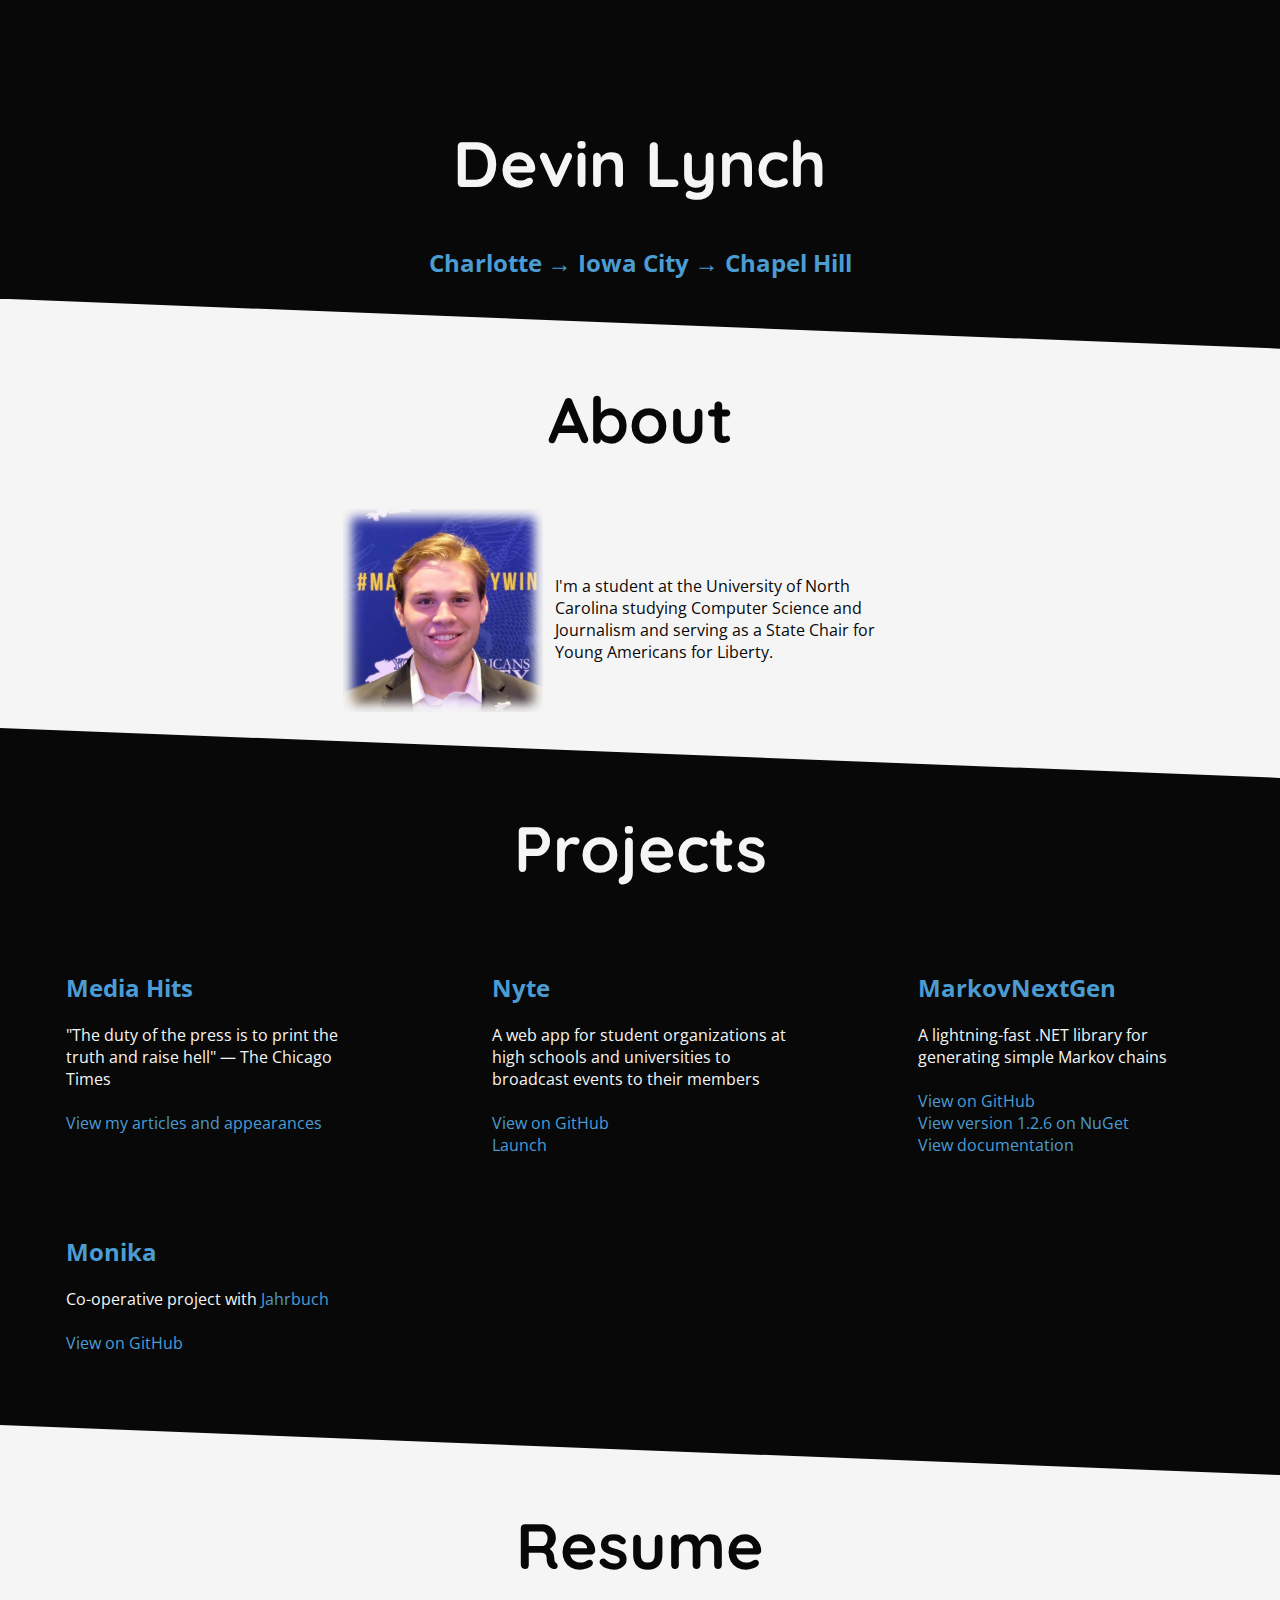
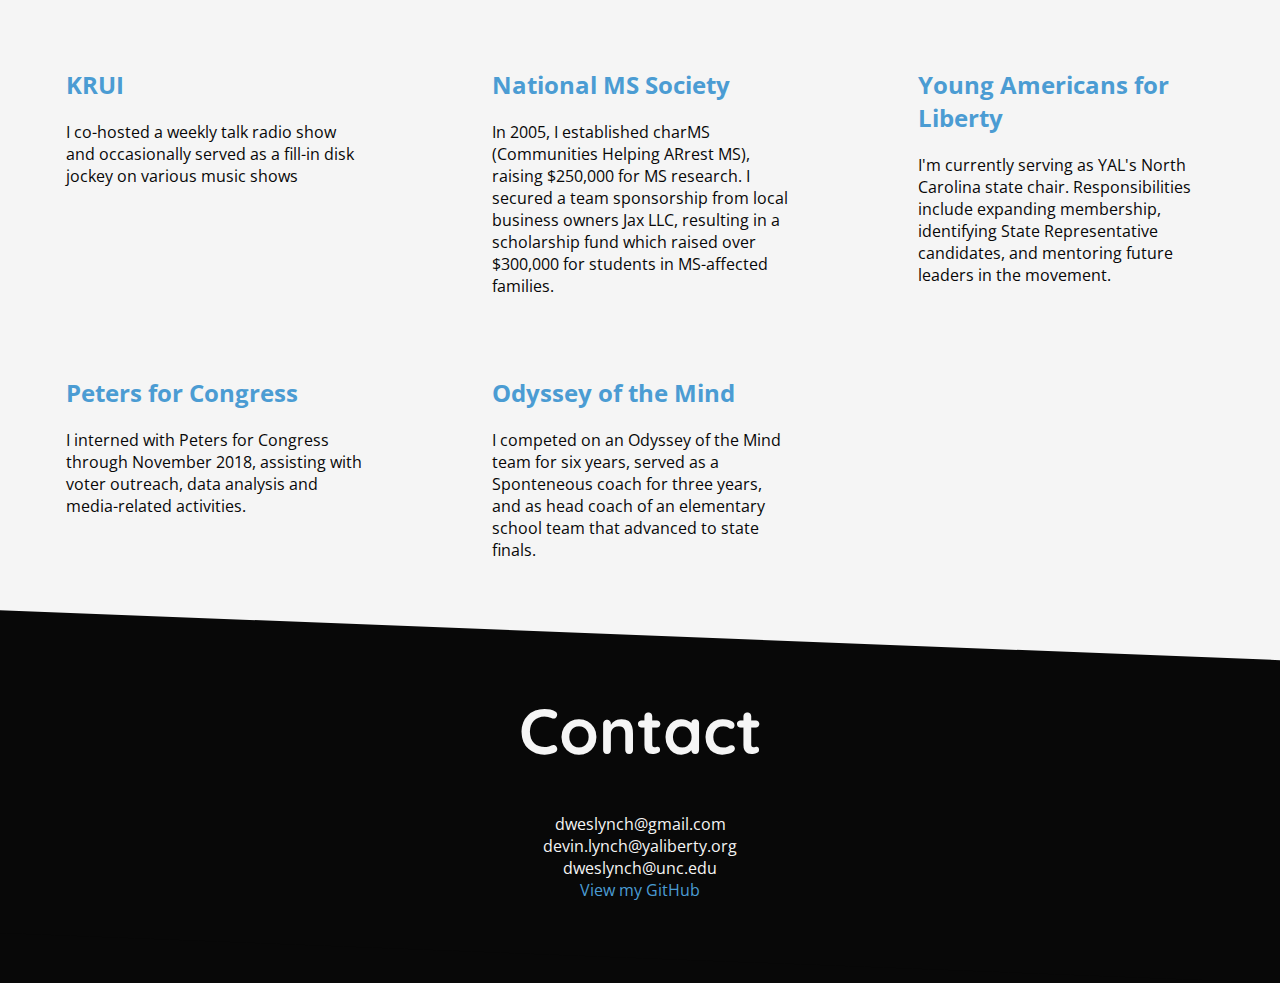
==== commit 29e508dc: "Update to reflect media hits as well as articles" ====
--- a/index.html
+++ b/index.html
@@ -8,8 +8,8 @@
     </head>
     <body>
         <div class="black top" id='intro'>
-            <h1 class='whitetext'><br/>Devin Lynch</h1>
-            <h2 class='carolinatext'>Charlotte &rarr; Iowa City &rarr; Chapel Hill</h2>
+            <h1 class='whitetext animated fadeInUp'><br/>Devin Lynch</h1>
+            <h2 class='carolinatext animated fadeIn'>Charlotte &rarr; Iowa City &rarr; Chapel Hill</h2>
             <br/>
         </div>
         <div id='rest'>
@@ -28,11 +28,11 @@
                 <table>
                     <tr>
                         <td class='cell whitetext'>
-                            <h2 class='carolinatext'>Articles</h2>
+                            <h2 class='carolinatext'>Media Hits</h2>
                             <p>
                                 "The duty of the press is to print the truth and raise hell" &mdash; The Chicago Times
                                 <br/><br/>
-                                <a href="./articles/index.html">View my articles</a>
+                                <a href="./articles/index.html">View my articles and appearances</a>
                             </p>
                         </td>
                         <td class='cell whitetext'>
@@ -104,7 +104,7 @@
                     dweslynch@gmail.com<br/>
                     devin.lynch@yaliberty.org<br/>
                     dweslynch@unc.edu<br/>
-                    <a href="http://https://github.com/dweslynch" target="_blank">View my GitHub</a>
+                    <a href="https://github.com/dweslynch" target="_blank">View my GitHub</a>
                 </p>
                 <br/><br/><br/>
             </div>
